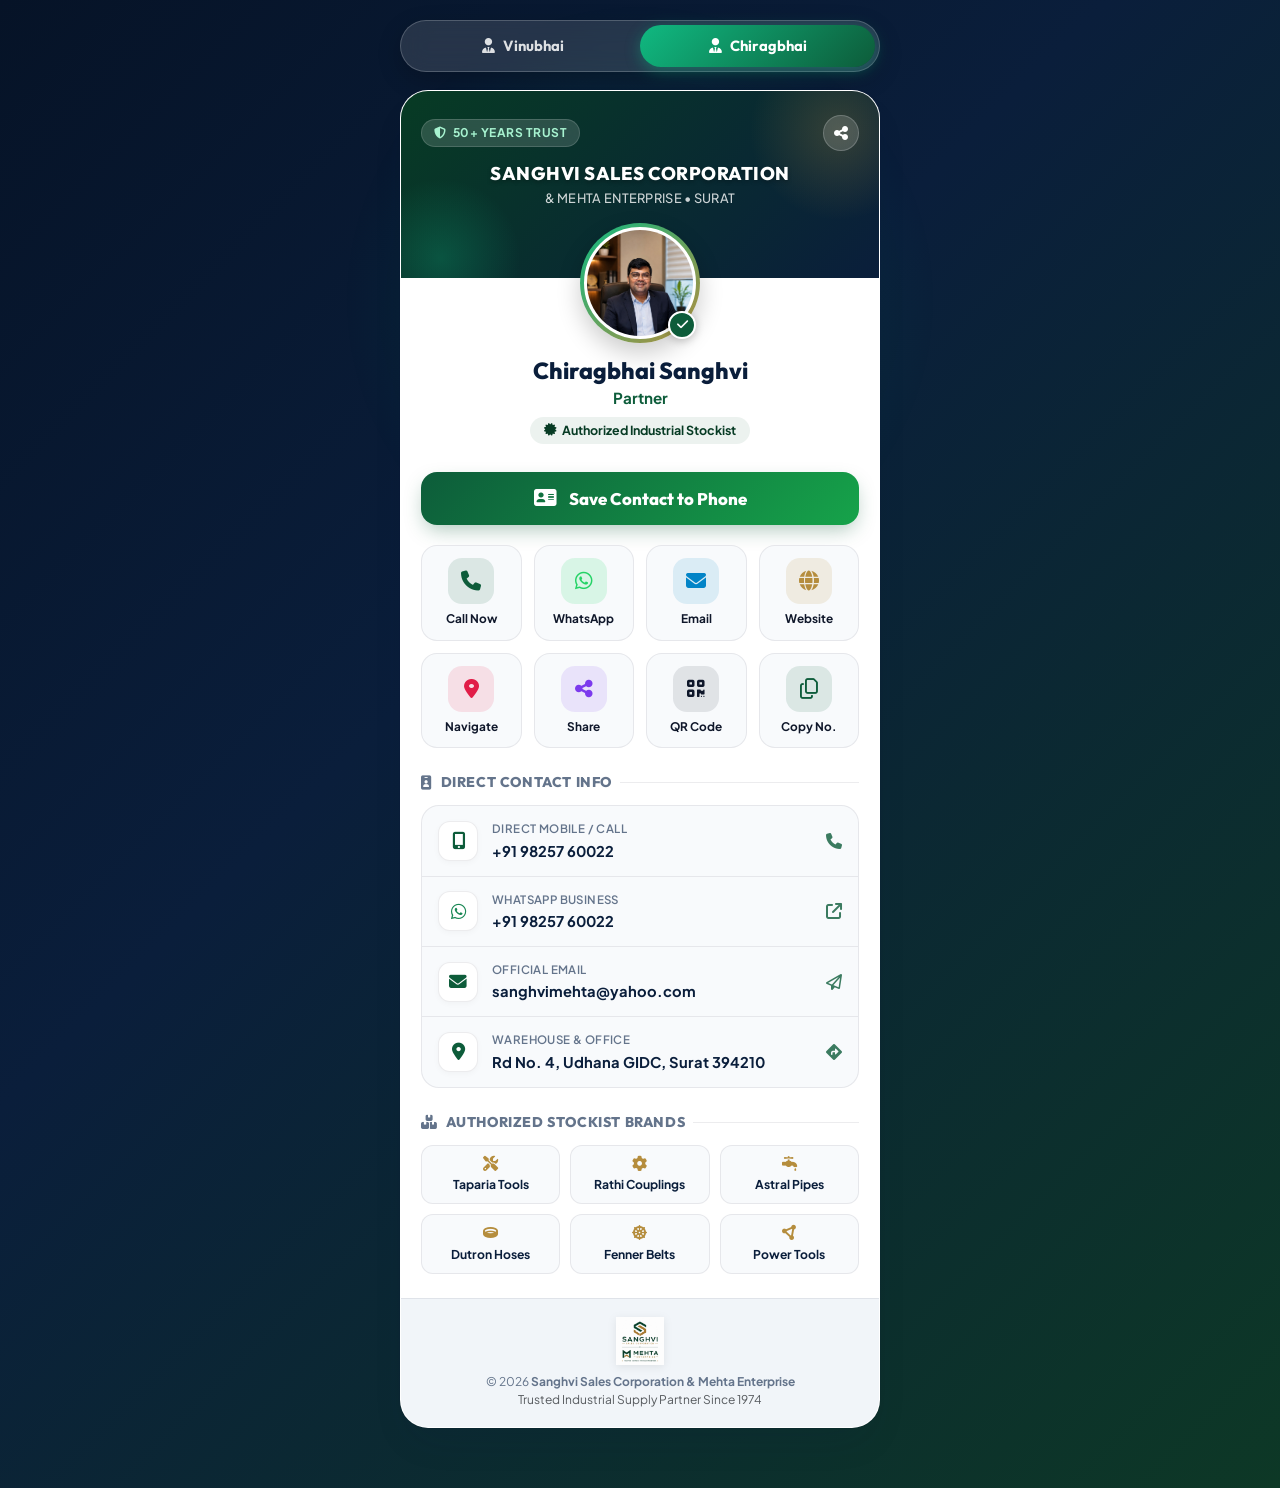
==== card-chiragbhai.html @ bc190f25 "feat: implement digital visiting card system with dynamic partner profiles and shared assets" ====
<!DOCTYPE html>
<html lang="en">
<head>
    <meta charset="UTF-8">
    <meta name="viewport" content="width=device-width, initial-scale=1.0, maximum-scale=1.0, user-scalable=no">
    
    <!-- Dynamic & Tailored Meta Titles & Descriptions -->
    <title>Chiragbhai Sanghvi | Sanghvi Sales Corporation & Mehta Enterprise - Digital Visiting Card</title>
    <meta name="title" content="Chiragbhai Sanghvi | Sanghvi Sales Corporation & Mehta Enterprise">
    <meta name="description" content="Digital Visiting Card of Chiragbhai Sanghvi, Partner at Sanghvi Sales Corporation & Mehta Enterprise, Surat. Authorized Stockist for Taparia Tools, Rathi Couplings, Astral Pipes, Dutron Hoses & Fenner Belts. Call +91 98257 60022, WhatsApp, or Save to Contacts.">
    <meta name="keywords" content="Chiragbhai Sanghvi, Chirag Sanghvi, Sanghvi Sales Corporation, Mehta Enterprise, Taparia Tools Surat, Rathi Couplings Surat, Industrial Stockist Surat, Udhana GIDC">
    <meta name="author" content="Chiragbhai Sanghvi - Sanghvi Sales Corporation & Mehta Enterprise">
    <meta name="robots" content="index, follow">

    <!-- Open Graph / WhatsApp / Facebook Preview Tags -->
    <meta property="og:type" content="profile">
    <meta property="og:url" content="https://sanghvisalesmehta.com/card-chiragbhai.html">
    <meta property="og:title" content="Chiragbhai Sanghvi | Sanghvi Sales Corporation & Mehta Enterprise">
    <meta property="og:description" content="Partner | Sanghvi Sales Corporation & Mehta Enterprise, Surat. Taparia Hand Tools, Rathi Couplings, Astral & Dutron Stockist. Call: +91 98257 60022.">
    <meta property="og:image" content="images/chiragbhai-Partner.jpeg">
    <meta property="og:image:width" content="800">
    <meta property="og:image:height" content="1066">
    <meta property="og:site_name" content="Sanghvi Sales Corporation & Mehta Enterprise">

    <!-- Twitter Card Meta Tags -->
    <meta name="twitter:card" content="summary_large_image">
    <meta name="twitter:title" content="Chiragbhai Sanghvi - Digital Visiting Card">
    <meta name="twitter:description" content="Partner at Sanghvi Sales Corporation & Mehta Enterprise Surat. Call +91 98257 60022.">
    <meta name="twitter:image" content="images/chiragbhai-Partner.jpeg">

    <!-- Favicon -->
    <link rel="icon" type="image/jpeg" href="images/logo_1.jpeg">
    <link rel="apple-touch-icon" href="images/logo_1.jpeg">

    <!-- Google Fonts -->
    <link rel="preconnect" href="https://fonts.googleapis.com">
    <link rel="preconnect" href="https://fonts.gstatic.com" crossorigin>
    <link href="https://fonts.googleapis.com/css2?family=Outfit:wght@500;600;700;800;900&family=Plus+Jakarta+Sans:wght@400;500;600;700;800&display=swap" rel="stylesheet">

    <!-- Bootstrap 5 CSS -->
    <link href="https://cdn.jsdelivr.net/npm/bootstrap@5.3.3/dist/css/bootstrap.min.css" rel="stylesheet">
    
    <!-- FontAwesome 6 Icons -->
    <link rel="stylesheet" href="https://cdnjs.cloudflare.com/ajax/libs/font-awesome/6.5.1/css/all.min.css">

    <!-- Card Stylesheet -->
    <link rel="stylesheet" href="css/card.css">

    <!-- Schema.org Structured Data -->
    <script type="application/ld+json">
    {
      "@context": "https://schema.org",
      "@type": "Person",
      "name": "Chiragbhai Sanghvi",
      "alternateName": "Chirag Sanghvi",
      "jobTitle": "Partner",
      "worksFor": {
        "@type": "Organization",
        "name": "Sanghvi Sales Corporation & Mehta Enterprise",
        "url": "https://sanghvisalesmehta.com/",
        "logo": "https://sanghvisalesmehta.com/images/logo_1.jpeg"
      },
      "image": "https://sanghvisalesmehta.com/images/chiragbhai-Partner.jpeg",
      "telephone": "+919825760022",
      "email": "sanghvimehta@yahoo.com",
      "address": {
        "@type": "PostalAddress",
        "streetAddress": "Sanghvi House, Rd No. 4, Udhana GIDC",
        "addressLocality": "Surat",
        "addressRegion": "Gujarat",
        "postalCode": "394210",
        "addressCountry": "IN"
      }
    }
    </script>
</head>
<body class="card-body">

    <div class="vcard-wrapper">

        <!-- Partner Navigation Switcher -->
        <div class="vcard-switcher">
            <a href="card-vinubhai.html" class="switcher-tab">
                <i class="fa-solid fa-user-tie"></i> Vinubhai
            </a>
            <a href="card-chiragbhai.html" class="switcher-tab active">
                <i class="fa-solid fa-user-tie"></i> Chiragbhai
            </a>
        </div>

        <!-- Main Visiting Card -->
        <div class="vcard-container">

            <!-- Card Header Banner -->
            <div class="vcard-header">
                <div class="header-top-bar">
                    <span class="header-brand-badge">
                        <i class="fa-solid fa-shield-halved"></i> 50+ Years Trust
                    </span>
                    <button class="header-quick-share" onclick="shareCard('chiragbhai')" title="Share Visiting Card" aria-label="Share Visiting Card">
                        <i class="fa-solid fa-share-nodes"></i>
                    </button>
                </div>
                <h1 class="company-title">SANGHVI SALES CORPORATION</h1>
                <p class="company-subtitle mb-0">& MEHTA ENTERPRISE &bull; SURAT</p>
            </div>

            <!-- Profile Section -->
            <div class="vcard-profile">
                <div class="profile-avatar-wrap">
                    <img src="images/chiragbhai-Partner.jpeg" alt="Chiragbhai Sanghvi" class="profile-avatar">
                    <span class="profile-verified-badge" title="Verified Partner">
                        <i class="fa-solid fa-check"></i>
                    </span>
                </div>
                <h2 class="profile-name">Chiragbhai Sanghvi</h2>
                <div class="profile-designation">Partner</div>
                <div class="profile-trust-pill">
                    <i class="fa-solid fa-certificate text-green"></i> Authorized Industrial Stockist
                </div>
            </div>

            <!-- Primary Action: Save to Phone Contacts (vCard 3.0) -->
            <div class="save-contact-block">
                <button type="button" class="btn-save-contact" onclick="downloadVCard('chiragbhai')">
                    <i class="fa-solid fa-address-card"></i>
                    <span>Save Contact to Phone</span>
                </button>
            </div>

            <!-- Quick Action Grid -->
            <div class="vcard-actions-grid">
                <a href="tel:+919825760022" class="action-btn call" title="Call Chiragbhai">
                    <div class="icon-box">
                        <i class="fa-solid fa-phone"></i>
                    </div>
                    <span>Call Now</span>
                </a>

                <a href="https://wa.me/919825760022?text=Hello%20Chiragbhai,%20I%20am%20contacting%20you%20regarding%20an%20inquiry%20for%20Sanghvi%20Sales%20Corporation%20%26%20Mehta%20Enterprise." target="_blank" class="action-btn whatsapp" title="Chat on WhatsApp">
                    <div class="icon-box">
                        <i class="fa-brands fa-whatsapp"></i>
                    </div>
                    <span>WhatsApp</span>
                </a>

                <a href="mailto:sanghvimehta@yahoo.com?subject=Industrial%20Inquiry%20-%20Sanghvi%20Sales%20Corporation" class="action-btn email" title="Send Email">
                    <div class="icon-box">
                        <i class="fa-solid fa-envelope"></i>
                    </div>
                    <span>Email</span>
                </a>

                <a href="index.html" class="action-btn website" title="Visit Website">
                    <div class="icon-box">
                        <i class="fa-solid fa-globe"></i>
                    </div>
                    <span>Website</span>
                </a>

                <a href="https://maps.google.com/?q=Sanghvi+Sales+Corporation+Rd+No.+4+Udhana+GIDC+Surat+Gujarat" target="_blank" class="action-btn map" title="Google Maps Location">
                    <div class="icon-box">
                        <i class="fa-solid fa-location-dot"></i>
                    </div>
                    <span>Navigate</span>
                </a>

                <button type="button" class="action-btn share" onclick="shareCard('chiragbhai')" title="Share Card">
                    <div class="icon-box">
                        <i class="fa-solid fa-share-nodes"></i>
                    </div>
                    <span>Share</span>
                </button>

                <button type="button" class="action-btn qr" onclick="openQRModal('chiragbhai')" title="Show QR Code">
                    <div class="icon-box">
                        <i class="fa-solid fa-qrcode"></i>
                    </div>
                    <span>QR Code</span>
                </button>

                <button type="button" class="action-btn call" onclick="copyToClipboard('+919825760022', 'Phone number copied!')" title="Copy Number">
                    <div class="icon-box">
                        <i class="fa-regular fa-copy"></i>
                    </div>
                    <span>Copy No.</span>
                </button>
            </div>

            <!-- Contact Details Section -->
            <div class="vcard-section">
                <div class="section-title">
                    <i class="fa-solid fa-id-badge text-green"></i> Direct Contact Info
                </div>
                <div class="contact-info-list">
                    <a href="tel:+919825760022" class="contact-info-item">
                        <div class="info-item-icon">
                            <i class="fa-solid fa-mobile-screen-button"></i>
                        </div>
                        <div class="info-item-content">
                            <div class="info-item-label">Direct Mobile / Call</div>
                            <div class="info-item-value">+91 98257 60022</div>
                        </div>
                        <div class="info-item-action">
                            <i class="fa-solid fa-phone"></i>
                        </div>
                    </a>

                    <a href="https://wa.me/919825760022?text=Hello%20Chiragbhai,%20I%20am%20contacting%20you%20regarding%20an%20inquiry%20for%20Sanghvi%20Sales%20Corporation%20%26%20Mehta%20Enterprise." target="_blank" class="contact-info-item">
                        <div class="info-item-icon">
                            <i class="fa-brands fa-whatsapp text-success"></i>
                        </div>
                        <div class="info-item-content">
                            <div class="info-item-label">WhatsApp Business</div>
                            <div class="info-item-value">+91 98257 60022</div>
                        </div>
                        <div class="info-item-action">
                            <i class="fa-solid fa-arrow-up-right-from-square"></i>
                        </div>
                    </a>

                    <a href="mailto:sanghvimehta@yahoo.com" class="contact-info-item">
                        <div class="info-item-icon">
                            <i class="fa-solid fa-envelope"></i>
                        </div>
                        <div class="info-item-content">
                            <div class="info-item-label">Official Email</div>
                            <div class="info-item-value">sanghvimehta@yahoo.com</div>
                        </div>
                        <div class="info-item-action">
                            <i class="fa-regular fa-paper-plane"></i>
                        </div>
                    </a>

                    <a href="https://maps.google.com/?q=Sanghvi+Sales+Corporation+Rd+No.+4+Udhana+GIDC+Surat+Gujarat" target="_blank" class="contact-info-item">
                        <div class="info-item-icon">
                            <i class="fa-solid fa-location-dot"></i>
                        </div>
                        <div class="info-item-content">
                            <div class="info-item-label">Warehouse & Office</div>
                            <div class="info-item-value">Rd No. 4, Udhana GIDC, Surat 394210</div>
                        </div>
                        <div class="info-item-action">
                            <i class="fa-solid fa-diamond-turn-right"></i>
                        </div>
                    </a>
                </div>
            </div>

            <!-- Authorized Brand Portfolio -->
            <div class="vcard-section">
                <div class="section-title">
                    <i class="fa-solid fa-boxes-stacked text-green"></i> Authorized Stockist Brands
                </div>
                <div class="brands-grid">
                    <div class="brand-badge-item">
                        <i class="fa-solid fa-screwdriver-wrench"></i>
                        <span>Taparia Tools</span>
                    </div>
                    <div class="brand-badge-item">
                        <i class="fa-solid fa-gear"></i>
                        <span>Rathi Couplings</span>
                    </div>
                    <div class="brand-badge-item">
                        <i class="fa-solid fa-faucet-drip"></i>
                        <span>Astral Pipes</span>
                    </div>
                    <div class="brand-badge-item">
                        <i class="fa-solid fa-ring"></i>
                        <span>Dutron Hoses</span>
                    </div>
                    <div class="brand-badge-item">
                        <i class="fa-solid fa-dharmachakra"></i>
                        <span>Fenner Belts</span>
                    </div>
                    <div class="brand-badge-item">
                        <i class="fa-solid fa-circle-nodes"></i>
                        <span>Power Tools</span>
                    </div>
                </div>
            </div>

            <!-- Footer of Visiting Card -->
            <div class="vcard-footer">
                <img src="images/logo_1.jpeg" alt="Sanghvi Sales Corporation Logo" class="footer-company-logo">
                <p class="footer-text">
                    &copy; 2026 <strong>Sanghvi Sales Corporation & Mehta Enterprise</strong>
                </p>
                <p class="footer-text text-muted">
                    Trusted Industrial Supply Partner Since 1974
                </p>
            </div>

        </div>

    </div>

    <!-- Floating Mobile Bottom Sticky Action Bar -->
    <div class="mobile-bottom-bar d-md-none">
        <a href="tel:+919825760022" class="btn-bottom-action btn-bottom-call">
            <i class="fa-solid fa-phone"></i> Call Now
        </a>
        <button type="button" class="btn-bottom-action btn-bottom-save" onclick="downloadVCard('chiragbhai')">
            <i class="fa-solid fa-address-card"></i> Save Contact
        </button>
    </div>

    <!-- QR Code Modal -->
    <div class="modal fade card-modal" id="qrModal" tabindex="-1" aria-labelledby="qrModalLabel" aria-hidden="true">
        <div class="modal-dialog modal-dialog-centered">
            <div class="modal-content">
                <div class="modal-header">
                    <h5 class="modal-title fw-bold" id="qrModalLabel">
                        <i class="fa-solid fa-qrcode me-2 text-green-accent"></i> Scan Digital Card
                    </h5>
                    <button type="button" class="btn-close btn-close-white" data-bs-dismiss="modal" aria-label="Close"></button>
                </div>
                <div class="modal-body text-center p-4">
                    <p class="text-muted small mb-3">Scan this QR code with any camera or scanner to instantly open this card on your mobile.</p>
                    <img id="qrCodeImage" src="" alt="QR Code" class="qr-code-img shadow-sm mb-3">
                    <h6 class="fw-bold mb-1" id="qrModalName">Chiragbhai Sanghvi</h6>
                    <p class="text-muted small mb-3">Sanghvi Sales Corporation & Mehta Enterprise</p>
                    <button type="button" class="btn btn-outline-success btn-sm rounded-pill px-3" onclick="copyToClipboard(window.location.href, 'Card link copied to clipboard!')">
                        <i class="fa-regular fa-copy me-1"></i> Copy Card Link
                    </button>
                </div>
            </div>
        </div>
    </div>

    <!-- Bootstrap 5 JS -->
    <script src="https://cdn.jsdelivr.net/npm/bootstrap@5.3.3/dist/js/bootstrap.bundle.min.js"></script>
    
    <!-- Card Logic JS -->
    <script src="js/card.js"></script>

</body>
</html>
---- css/card.css ----
/* ==========================================================================
   DIGITAL VISITING CARD STYLESHEET
   Sanghvi Sales Corporation & Mehta Enterprise
   Optimized for Mobile, Tablet & Desktop
   ========================================================================== */

:root {
    --card-bg: #ffffff;
    --card-surface: #f8fafc;
    --primary-green: #0d5c3a;
    --primary-green-dark: #073b24;
    --primary-green-light: #16a34a;
    --primary-green-accent: #10b981;
    --primary-navy: #0a1e3b;
    --primary-navy-dark: #061327;
    --primary-navy-light: #16325c;
    --accent-gold: #b58d3d;
    --accent-gold-light: #d4af37;
    
    --text-dark: #0f172a;
    --text-muted: #64748b;
    --text-light: #f8fafc;
    
    --border-subtle: rgba(15, 23, 42, 0.08);
    --border-green: rgba(13, 92, 58, 0.2);
    
    --shadow-card: 0 20px 40px -15px rgba(10, 30, 59, 0.15), 0 0 0 1px rgba(10, 30, 59, 0.05);
    --shadow-btn: 0 8px 20px -4px rgba(13, 92, 58, 0.35);
    --shadow-float: 0 12px 30px rgba(0, 0, 0, 0.12);
}

body.card-body {
    background: linear-gradient(135deg, #061327 0%, #0a1e3b 40%, #0d3826 100%);
    min-height: 100vh;
    font-family: 'Plus Jakarta Sans', -apple-system, BlinkMacSystemFont, sans-serif;
    color: var(--text-dark);
    margin: 0;
    padding: 20px 12px 60px;
    display: flex;
    flex-direction: column;
    align-items: center;
    justify-content: flex-start;
}

/* Background animated subtle glow */
body.card-body::before {
    content: '';
    position: fixed;
    top: 0;
    left: 50%;
    transform: translateX(-50%);
    width: 600px;
    height: 600px;
    background: radial-gradient(circle, rgba(16, 185, 129, 0.15) 0%, rgba(10, 30, 59, 0) 70%);
    pointer-events: none;
    z-index: 0;
}

/* Visiting Card Wrapper */
.vcard-wrapper {
    position: relative;
    z-index: 1;
    width: 100%;
    max-width: 480px;
    margin: 0 auto;
}

/* Partner Switcher Pill Nav */
.vcard-switcher {
    display: flex;
    background: rgba(255, 255, 255, 0.12);
    backdrop-filter: blur(12px);
    -webkit-backdrop-filter: blur(12px);
    border: 1px solid rgba(255, 255, 255, 0.2);
    border-radius: 999px;
    padding: 4px;
    margin-bottom: 18px;
    box-shadow: 0 8px 24px rgba(0, 0, 0, 0.2);
}

.switcher-tab {
    flex: 1;
    text-align: center;
    padding: 10px 16px;
    font-size: 0.92rem;
    font-weight: 700;
    font-family: 'Outfit', sans-serif;
    color: rgba(255, 255, 255, 0.85);
    text-decoration: none;
    border-radius: 999px;
    transition: all 0.3s cubic-bezier(0.4, 0, 0.2, 1);
    display: flex;
    align-items: center;
    justify-content: center;
    gap: 8px;
}

.switcher-tab:hover {
    color: #ffffff;
    background: rgba(255, 255, 255, 0.08);
}

.switcher-tab.active {
    background: linear-gradient(135deg, #10b981 0%, #0d5c3a 100%);
    color: #ffffff;
    box-shadow: 0 4px 15px rgba(16, 185, 129, 0.4);
}

/* Main Card Container */
.vcard-container {
    background: var(--card-bg);
    border-radius: 28px;
    overflow: hidden;
    box-shadow: var(--shadow-card);
    border: 1px solid rgba(255, 255, 255, 0.8);
    position: relative;
    animation: fadeInCard 0.6s ease-out;
}

@keyframes fadeInCard {
    from {
        opacity: 0;
        transform: translateY(20px);
    }
    to {
        opacity: 1;
        transform: translateY(0);
    }
}

/* Card Header Banner */
.vcard-header {
    background: linear-gradient(135deg, #073b24 0%, #0a1e3b 100%);
    padding: 24px 20px 70px;
    position: relative;
    color: #ffffff;
    text-align: center;
    overflow: hidden;
}

.vcard-header::before {
    content: '';
    position: absolute;
    top: -50px;
    right: -50px;
    width: 180px;
    height: 180px;
    background: radial-gradient(circle, rgba(181, 141, 61, 0.25) 0%, transparent 70%);
    border-radius: 50%;
}

.vcard-header::after {
    content: '';
    position: absolute;
    bottom: -60px;
    left: -40px;
    width: 160px;
    height: 160px;
    background: radial-gradient(circle, rgba(16, 185, 129, 0.25) 0%, transparent 70%);
    border-radius: 50%;
}

.header-top-bar {
    display: flex;
    justify-content: space-between;
    align-items: center;
    margin-bottom: 12px;
    position: relative;
    z-index: 2;
}

.header-brand-badge {
    display: inline-flex;
    align-items: center;
    gap: 6px;
    background: rgba(255, 255, 255, 0.15);
    backdrop-filter: blur(8px);
    padding: 4px 12px;
    border-radius: 50px;
    font-size: 0.75rem;
    font-weight: 700;
    letter-spacing: 0.5px;
    text-transform: uppercase;
    color: #a7f3d0;
    border: 1px solid rgba(255, 255, 255, 0.15);
}

.header-quick-share {
    background: rgba(255, 255, 255, 0.15);
    border: 1px solid rgba(255, 255, 255, 0.2);
    color: #ffffff;
    width: 36px;
    height: 36px;
    border-radius: 50%;
    display: flex;
    align-items: center;
    justify-content: center;
    cursor: pointer;
    transition: all 0.2s ease;
}

.header-quick-share:hover {
    background: rgba(255, 255, 255, 0.3);
    transform: scale(1.08);
}

.company-title {
    font-family: 'Outfit', sans-serif;
    font-size: 1.15rem;
    font-weight: 800;
    letter-spacing: 0.5px;
    margin-bottom: 4px;
    text-shadow: 0 2px 4px rgba(0, 0, 0, 0.3);
    position: relative;
    z-index: 2;
}

.company-subtitle {
    font-size: 0.8rem;
    color: rgba(255, 255, 255, 0.8);
    font-weight: 500;
    letter-spacing: 0.3px;
    position: relative;
    z-index: 2;
}

/* Profile Photo Section */
.vcard-profile {
    position: relative;
    margin-top: -55px;
    text-align: center;
    padding: 0 20px 10px;
    z-index: 3;
}

.profile-avatar-wrap {
    position: relative;
    display: inline-block;
    width: 120px;
    height: 120px;
    border-radius: 50%;
    padding: 4px;
    background: linear-gradient(135deg, #10b981, #b58d3d);
    box-shadow: 0 10px 25px rgba(0, 0, 0, 0.2);
}

.profile-avatar {
    width: 100%;
    height: 100%;
    border-radius: 50%;
    object-fit: cover;
    object-position: top center;
    border: 3px solid #ffffff;
    background-color: #ffffff;
}

.profile-verified-badge {
    position: absolute;
    bottom: 4px;
    right: 4px;
    background: #0d5c3a;
    color: #ffffff;
    border: 2px solid #ffffff;
    width: 28px;
    height: 28px;
    border-radius: 50%;
    display: flex;
    align-items: center;
    justify-content: center;
    font-size: 0.8rem;
    box-shadow: 0 2px 8px rgba(0,0,0,0.2);
}

.profile-name {
    font-family: 'Outfit', sans-serif;
    font-size: 1.45rem;
    font-weight: 800;
    color: var(--primary-navy);
    margin: 14px 0 2px;
}

.profile-designation {
    font-size: 0.95rem;
    font-weight: 700;
    color: var(--primary-green);
    margin-bottom: 6px;
}

.profile-trust-pill {
    display: inline-flex;
    align-items: center;
    gap: 6px;
    background: rgba(13, 92, 58, 0.08);
    color: var(--primary-green-dark);
    padding: 4px 14px;
    border-radius: 50px;
    font-size: 0.78rem;
    font-weight: 700;
    margin-bottom: 18px;
}

/* Primary Big Action: Save Contact */
.save-contact-block {
    padding: 0 20px;
    margin-bottom: 20px;
}

.btn-save-contact {
    width: 100%;
    background: linear-gradient(135deg, #0d5c3a 0%, #16a34a 100%);
    color: #ffffff !important;
    border: none;
    border-radius: 16px;
    padding: 14px 20px;
    font-size: 1.05rem;
    font-weight: 800;
    font-family: 'Outfit', sans-serif;
    display: flex;
    align-items: center;
    justify-content: center;
    gap: 12px;
    box-shadow: var(--shadow-btn);
    transition: all 0.3s cubic-bezier(0.4, 0, 0.2, 1);
    cursor: pointer;
    text-decoration: none;
}

.btn-save-contact:hover, .btn-save-contact:active {
    background: linear-gradient(135deg, #073b24 0%, #0d5c3a 100%);
    transform: translateY(-2px);
    box-shadow: 0 12px 28px -4px rgba(13, 92, 58, 0.45);
}

.btn-save-contact i {
    font-size: 1.25rem;
    animation: bounceSlow 2s infinite;
}

@keyframes bounceSlow {
    0%, 100% { transform: translateY(0); }
    50% { transform: translateY(-4px); }
}

/* Quick Action Buttons Grid */
.vcard-actions-grid {
    display: grid;
    grid-template-columns: repeat(4, 1fr);
    gap: 12px;
    padding: 0 20px;
    margin-bottom: 24px;
}

.action-btn {
    display: flex;
    flex-direction: column;
    align-items: center;
    justify-content: center;
    padding: 12px 6px;
    background: var(--card-surface);
    border: 1px solid var(--border-subtle);
    border-radius: 16px;
    text-decoration: none;
    color: var(--primary-navy);
    transition: all 0.25s ease;
    cursor: pointer;
}

.action-btn:hover {
    transform: translateY(-3px);
    box-shadow: 0 8px 18px rgba(0, 0, 0, 0.08);
}

.action-btn .icon-box {
    width: 46px;
    height: 46px;
    border-radius: 14px;
    display: flex;
    align-items: center;
    justify-content: center;
    font-size: 1.25rem;
    margin-bottom: 6px;
    transition: transform 0.25s ease;
}

.action-btn:hover .icon-box {
    transform: scale(1.1);
}

.action-btn span {
    font-size: 0.74rem;
    font-weight: 700;
    color: var(--text-dark);
}

/* Icon box individual colors */
.action-btn.call .icon-box {
    background: rgba(13, 92, 58, 0.12);
    color: #0d5c3a;
}
.action-btn.whatsapp .icon-box {
    background: rgba(37, 211, 102, 0.15);
    color: #25d366;
}
.action-btn.email .icon-box {
    background: rgba(2, 132, 199, 0.12);
    color: #0284c7;
}
.action-btn.website .icon-box {
    background: rgba(181, 141, 61, 0.14);
    color: #b58d3d;
}
.action-btn.map .icon-box {
    background: rgba(225, 29, 72, 0.12);
    color: #e11d48;
}
.action-btn.share .icon-box {
    background: rgba(124, 58, 237, 0.12);
    color: #7c3aed;
}
.action-btn.qr .icon-box {
    background: rgba(15, 23, 42, 0.1);
    color: #0f172a;
}

/* Contact Details Info List */
.vcard-section {
    padding: 0 20px;
    margin-bottom: 24px;
}

.section-title {
    font-family: 'Outfit', sans-serif;
    font-size: 0.88rem;
    font-weight: 800;
    text-transform: uppercase;
    letter-spacing: 0.6px;
    color: var(--text-muted);
    margin-bottom: 12px;
    display: flex;
    align-items: center;
    gap: 8px;
}

.section-title::after {
    content: '';
    flex: 1;
    height: 1px;
    background: var(--border-subtle);
}

.contact-info-list {
    background: var(--card-surface);
    border-radius: 18px;
    border: 1px solid var(--border-subtle);
    overflow: hidden;
}

.contact-info-item {
    display: flex;
    align-items: center;
    padding: 14px 16px;
    border-bottom: 1px solid var(--border-subtle);
    text-decoration: none;
    color: inherit;
    transition: background 0.2s ease;
}

.contact-info-item:last-child {
    border-bottom: none;
}

.contact-info-item:hover {
    background: rgba(13, 92, 58, 0.04);
}

.info-item-icon {
    width: 40px;
    height: 40px;
    border-radius: 12px;
    background: #ffffff;
    border: 1px solid var(--border-subtle);
    display: flex;
    align-items: center;
    justify-content: center;
    color: var(--primary-green);
    font-size: 1.1rem;
    margin-right: 14px;
    flex-shrink: 0;
    box-shadow: 0 2px 6px rgba(0,0,0,0.03);
}

.info-item-content {
    flex: 1;
    min-width: 0;
}

.info-item-label {
    font-size: 0.72rem;
    font-weight: 600;
    color: var(--text-muted);
    text-transform: uppercase;
    letter-spacing: 0.4px;
    margin-bottom: 2px;
}

.info-item-value {
    font-size: 0.92rem;
    font-weight: 700;
    color: var(--primary-navy);
    white-space: nowrap;
    overflow: hidden;
    text-overflow: ellipsis;
}

.info-item-action {
    color: var(--primary-green);
    font-size: 1rem;
    margin-left: 10px;
    opacity: 0.8;
}

/* Authorized Brands Showcase */
.brands-grid {
    display: grid;
    grid-template-columns: repeat(3, 1fr);
    gap: 10px;
}

.brand-badge-item {
    background: var(--card-surface);
    border: 1px solid var(--border-subtle);
    border-radius: 12px;
    padding: 10px 8px;
    text-align: center;
    font-size: 0.76rem;
    font-weight: 700;
    color: var(--primary-navy);
    display: flex;
    flex-direction: column;
    align-items: center;
    justify-content: center;
    gap: 4px;
}

.brand-badge-item i {
    color: var(--accent-gold);
    font-size: 0.95rem;
}

/* Footer of the Card */
.vcard-footer {
    background: #f1f5f9;
    padding: 18px 20px;
    text-align: center;
    border-top: 1px solid var(--border-subtle);
}

.footer-company-logo {
    max-height: 48px;
    width: auto;
    object-fit: contain;
    margin-bottom: 8px;
    filter: drop-shadow(0 2px 4px rgba(0,0,0,0.08));
}

.footer-text {
    font-size: 0.75rem;
    color: var(--text-muted);
    margin-bottom: 0;
}

/* Floating Web Share / Bottom Bar on Mobile */
.mobile-bottom-bar {
    position: fixed;
    bottom: 0;
    left: 0;
    right: 0;
    background: rgba(10, 30, 59, 0.92);
    backdrop-filter: blur(16px);
    -webkit-backdrop-filter: blur(16px);
    border-top: 1px solid rgba(255, 255, 255, 0.15);
    padding: 10px 16px;
    display: flex;
    justify-content: center;
    gap: 12px;
    z-index: 100;
}

.btn-bottom-action {
    flex: 1;
    max-width: 220px;
    padding: 10px 14px;
    border-radius: 50px;
    font-size: 0.88rem;
    font-weight: 700;
    font-family: 'Outfit', sans-serif;
    display: flex;
    align-items: center;
    justify-content: center;
    gap: 8px;
    text-decoration: none;
    transition: all 0.2s ease;
}

.btn-bottom-call {
    background: #ffffff;
    color: var(--primary-navy) !important;
}

.btn-bottom-save {
    background: linear-gradient(135deg, #10b981 0%, #0d5c3a 100%);
    color: #ffffff !important;
    box-shadow: 0 4px 15px rgba(16, 185, 129, 0.4);
}

/* Toast Notifications */
.custom-toast {
    position: fixed;
    top: 20px;
    left: 50%;
    transform: translateX(-50%) translateY(-100px);
    background: #0f172a;
    color: #ffffff;
    padding: 12px 24px;
    border-radius: 50px;
    font-size: 0.88rem;
    font-weight: 600;
    box-shadow: 0 10px 30px rgba(0, 0, 0, 0.3);
    z-index: 9999;
    transition: transform 0.3s cubic-bezier(0.175, 0.885, 0.32, 1.275);
    display: flex;
    align-items: center;
    gap: 8px;
    border: 1px solid rgba(255, 255, 255, 0.15);
}

.custom-toast.show {
    transform: translateX(-50%) translateY(0);
}

/* Modal styling for QR Code & Share */
.card-modal .modal-content {
    border-radius: 24px;
    border: none;
    box-shadow: 0 25px 50px -12px rgba(0, 0, 0, 0.25);
    overflow: hidden;
}

.card-modal .modal-header {
    background: var(--primary-navy);
    color: #ffffff;
    border-bottom: none;
    padding: 18px 24px;
}

.qr-code-img {
    max-width: 220px;
    height: auto;
    border-radius: 12px;
    border: 1px solid var(--border-subtle);
    padding: 8px;
    background: #ffffff;
}

/* Responsive tweaks */
@media (max-width: 420px) {
    .vcard-actions-grid {
        grid-template-columns: repeat(4, 1fr);
        gap: 8px;
        padding: 0 14px;
    }
    
    .action-btn {
        padding: 10px 4px;
    }
    
    .action-btn .icon-box {
        width: 40px;
        height: 40px;
        font-size: 1.1rem;
    }
    
    .action-btn span {
        font-size: 0.68rem;
    }
    
    .brands-grid {
        grid-template-columns: repeat(2, 1fr);
    }
}
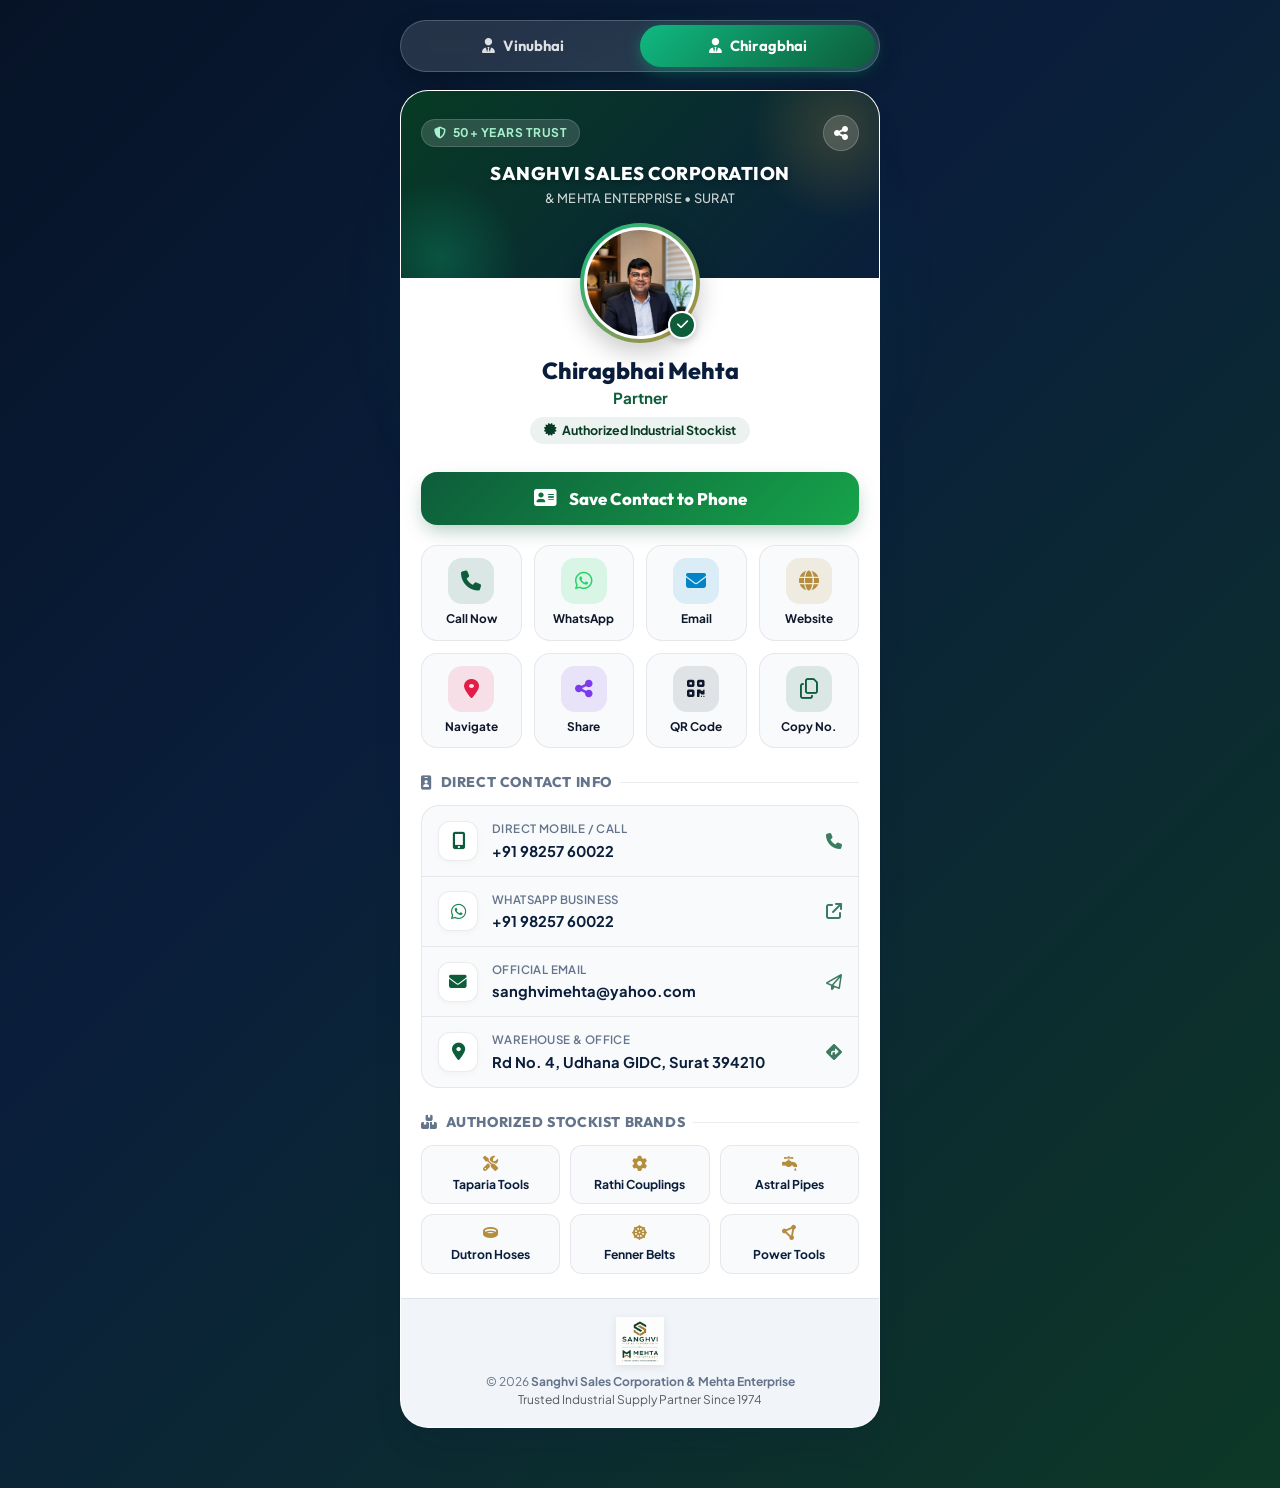
==== commit db1b7533: "feat: add site-wide assets, implement product filtering and modal functionality, and rename Chiragbh" ====
--- a/card-chiragbhai.html
+++ b/card-chiragbhai.html
@@ -5,17 +5,17 @@
     <meta name="viewport" content="width=device-width, initial-scale=1.0, maximum-scale=1.0, user-scalable=no">
     
     <!-- Dynamic & Tailored Meta Titles & Descriptions -->
-    <title>Chiragbhai Sanghvi | Sanghvi Sales Corporation & Mehta Enterprise - Digital Visiting Card</title>
-    <meta name="title" content="Chiragbhai Sanghvi | Sanghvi Sales Corporation & Mehta Enterprise">
-    <meta name="description" content="Digital Visiting Card of Chiragbhai Sanghvi, Partner at Sanghvi Sales Corporation & Mehta Enterprise, Surat. Authorized Stockist for Taparia Tools, Rathi Couplings, Astral Pipes, Dutron Hoses & Fenner Belts. Call +91 98257 60022, WhatsApp, or Save to Contacts.">
-    <meta name="keywords" content="Chiragbhai Sanghvi, Chirag Sanghvi, Sanghvi Sales Corporation, Mehta Enterprise, Taparia Tools Surat, Rathi Couplings Surat, Industrial Stockist Surat, Udhana GIDC">
-    <meta name="author" content="Chiragbhai Sanghvi - Sanghvi Sales Corporation & Mehta Enterprise">
+    <title>Chiragbhai Mehta | Sanghvi Sales Corporation & Mehta Enterprise - Digital Visiting Card</title>
+    <meta name="title" content="Chiragbhai Mehta | Sanghvi Sales Corporation & Mehta Enterprise">
+    <meta name="description" content="Digital Visiting Card of Chiragbhai Mehta, Partner at Sanghvi Sales Corporation & Mehta Enterprise, Surat. Authorized Stockist for Taparia Tools, Rathi Couplings, Astral Pipes, Dutron Hoses & Fenner Belts. Call +91 98257 60022, WhatsApp, or Save to Contacts.">
+    <meta name="keywords" content="Chiragbhai Mehta, Chirag Mehta, Sanghvi Sales Corporation, Mehta Enterprise, Taparia Tools Surat, Rathi Couplings Surat, Industrial Stockist Surat, Udhana GIDC">
+    <meta name="author" content="Chiragbhai Mehta - Sanghvi Sales Corporation & Mehta Enterprise">
     <meta name="robots" content="index, follow">
 
     <!-- Open Graph / WhatsApp / Facebook Preview Tags -->
     <meta property="og:type" content="profile">
     <meta property="og:url" content="https://sanghvisalesmehta.com/card-chiragbhai.html">
-    <meta property="og:title" content="Chiragbhai Sanghvi | Sanghvi Sales Corporation & Mehta Enterprise">
+    <meta property="og:title" content="Chiragbhai Mehta | Sanghvi Sales Corporation & Mehta Enterprise">
     <meta property="og:description" content="Partner | Sanghvi Sales Corporation & Mehta Enterprise, Surat. Taparia Hand Tools, Rathi Couplings, Astral & Dutron Stockist. Call: +91 98257 60022.">
     <meta property="og:image" content="images/chiragbhai-Partner.jpeg">
     <meta property="og:image:width" content="800">
@@ -24,7 +24,7 @@
 
     <!-- Twitter Card Meta Tags -->
     <meta name="twitter:card" content="summary_large_image">
-    <meta name="twitter:title" content="Chiragbhai Sanghvi - Digital Visiting Card">
+    <meta name="twitter:title" content="Chiragbhai Mehta - Digital Visiting Card">
     <meta name="twitter:description" content="Partner at Sanghvi Sales Corporation & Mehta Enterprise Surat. Call +91 98257 60022.">
     <meta name="twitter:image" content="images/chiragbhai-Partner.jpeg">
 
@@ -51,8 +51,8 @@
     {
       "@context": "https://schema.org",
       "@type": "Person",
-      "name": "Chiragbhai Sanghvi",
-      "alternateName": "Chirag Sanghvi",
+      "name": "Chiragbhai Mehta",
+      "alternateName": "Chirag Mehta",
       "jobTitle": "Partner",
       "worksFor": {
         "@type": "Organization",
@@ -108,12 +108,12 @@
             <!-- Profile Section -->
             <div class="vcard-profile">
                 <div class="profile-avatar-wrap">
-                    <img src="images/chiragbhai-Partner.jpeg" alt="Chiragbhai Sanghvi" class="profile-avatar">
+                    <img src="images/chiragbhai-Partner.jpeg" alt="Chiragbhai Mehta" class="profile-avatar">
                     <span class="profile-verified-badge" title="Verified Partner">
                         <i class="fa-solid fa-check"></i>
                     </span>
                 </div>
-                <h2 class="profile-name">Chiragbhai Sanghvi</h2>
+                <h2 class="profile-name">Chiragbhai Mehta</h2>
                 <div class="profile-designation">Partner</div>
                 <div class="profile-trust-pill">
                     <i class="fa-solid fa-certificate text-green"></i> Authorized Industrial Stockist
@@ -318,7 +318,7 @@
                 <div class="modal-body text-center p-4">
                     <p class="text-muted small mb-3">Scan this QR code with any camera or scanner to instantly open this card on your mobile.</p>
                     <img id="qrCodeImage" src="" alt="QR Code" class="qr-code-img shadow-sm mb-3">
-                    <h6 class="fw-bold mb-1" id="qrModalName">Chiragbhai Sanghvi</h6>
+                    <h6 class="fw-bold mb-1" id="qrModalName">Chiragbhai Mehta</h6>
                     <p class="text-muted small mb-3">Sanghvi Sales Corporation & Mehta Enterprise</p>
                     <button type="button" class="btn btn-outline-success btn-sm rounded-pill px-3" onclick="copyToClipboard(window.location.href, 'Card link copied to clipboard!')">
                         <i class="fa-regular fa-copy me-1"></i> Copy Card Link
